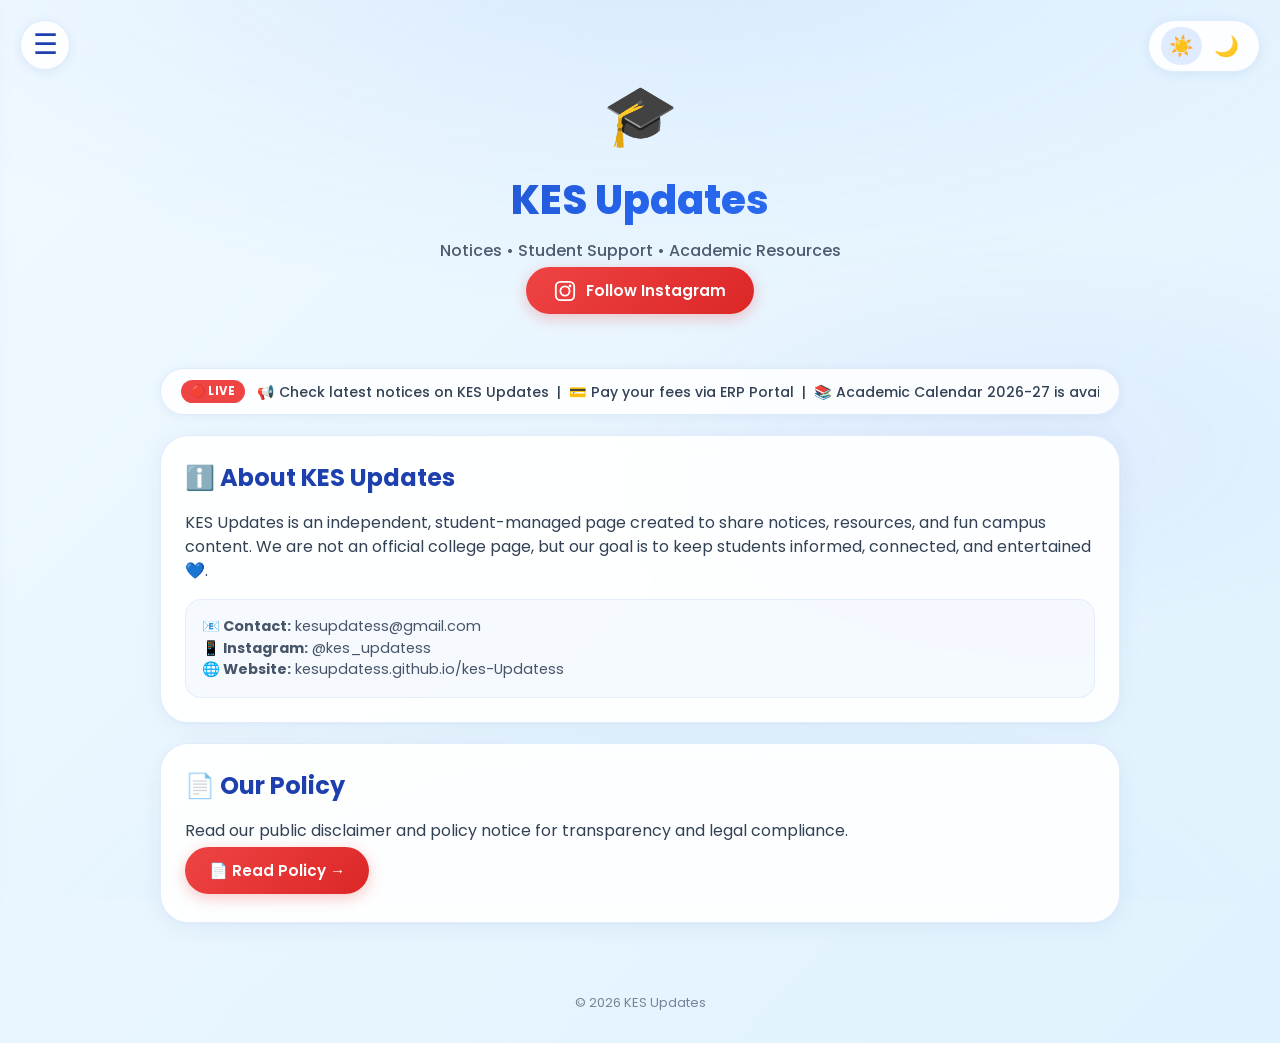
==== about.html @ 854884fa "Add files via upload" ====
<!DOCTYPE html>
<html lang="en">
<head>
<meta charset="UTF-8">
<meta name="viewport" content="width=device-width, initial-scale=1.0">
<title>About | KES Updates</title>
<meta name="description" content="Learn about KES Updates - an independent student-managed portal.">
<meta property="og:title" content="About | KES Updates">
<meta property="og:description" content="KES Updates is an independent, student-managed page created to share notices, resources, and fun campus content.">
<meta property="og:type" content="website">
<meta property="og:url" content="https://kesupdatess.github.io/kes-Updatess/">
<meta property="og:image" content="https://kesupdatess.github.io/kes-Updatess/preview.png">
<meta name="twitter:card" content="summary_large_image">
<meta name="twitter:title" content="About | KES Updates">
<meta name="twitter:description" content="KES Updates is an independent, student-managed page created to share notices, resources, and fun campus content.">
<link rel="icon" href="data:image/svg+xml,<svg xmlns='http://www.w3.org/2000/svg' viewBox='0 0 100 100'><text y='.9em' font-size='90'>🎓</text></svg>">
<link rel="preconnect" href="https://fonts.googleapis.com">
<link rel="preconnect" href="https://fonts.gstatic.com" crossorigin>
<link href="https://fonts.googleapis.com/css2?family=Poppins:wght@300;400;500;600;700;800&display=swap" rel="stylesheet">
<link rel="stylesheet" href="styles.css">
</head>
<body>
<div class="scroll-progress" id="scrollProgress"></div>
<div class="hamburger" id="hamburgerBtn" onclick="toggleMenu()" onkeydown="if(event.key==='Enter'||event.key===' '){event.preventDefault();toggleMenu();}" aria-label="Toggle Menu" aria-expanded="false" aria-controls="sidebar" role="button" tabindex="0">☰</div>
<div class="theme-toggle">
  <button id="btn-light" onclick="setTheme('light')" title="Light Mode">☀️</button>
  <button id="btn-dark" onclick="setTheme('dark')" title="Dark Mode">🌙</button>
</div>
<div id="overlay" onclick="toggleMenu()"></div>
<nav id="sidebar">
  <a href="index.html" class="btn-blue">🏠 Home</a>
  <a href="notices.html" class="btn-red">📢 Notices</a>
  <a href="academic.html" class="btn-green">📚 Academic Info</a>
  <a href="papers.html" class="btn-purple">📄 Question Papers</a>
  <a href="erp.html" class="btn-orange">💳 ERP Portal</a>
  <a href="library.html" class="btn-cyan">📚 Library</a>
  <a href="attendance.html" class="btn-blue">🧮 Attendance Calculator</a>
  <a href="college.html" class="btn-orange">🏛️ College Details</a>
  <a href="student.html" class="btn-green">🧑‍🎓 Student Corner</a>
  <a href="collab.html" class="btn-green">🤝 Collaboration</a>
  <a href="about.html" class="btn-purple">ℹ️ About</a>
  <a href="policy.html" class="btn-red">📄 Policy</a>
</nav>
<header>
  <div class="logo">🎓</div>
  <h1>KES Updates</h1>
  <p>Notices • Student Support • Academic Resources</p>
  <a class="btn btn-red instagram-btn" href="https://instagram.com/kes_updatess" target="_blank" rel="noopener noreferrer">
    <svg class="instagram-icon" viewBox="0 0 24 24" fill="none" xmlns="http://www.w3.org/2000/svg">
      <rect x="2" y="2" width="20" height="20" rx="5" stroke="currentColor" stroke-width="2"/>
      <circle cx="12" cy="12" r="5" stroke="currentColor" stroke-width="2"/>
      <circle cx="17.5" cy="6.5" r="1.5" fill="currentColor"/>
    </svg>
    <span>Follow Instagram</span>
  </a>
</header>

<div class="container">
  <div class="ticker-wrap">
  <span class="ticker-label">🔴 LIVE</span>
  <div class="ticker-inner">
    <span class="ticker-text">
      📢 Check latest notices on KES Updates &nbsp;|&nbsp;
      💳 Pay your fees via ERP Portal &nbsp;|&nbsp;
      📚 Academic Calendar 2026-27 is available &nbsp;|&nbsp;
      📄 Previous Year Question Papers now available &nbsp;|&nbsp;
      🤝 Want to collaborate? Email us at kesupdatess@gmail.com &nbsp;|&nbsp;
      🎓 Welcome to KES Updates — your one-stop student portal!
    </span>
  </div>
</div>

  <div class="card reveal">
    <h2>ℹ️ About KES Updates</h2>
    <p>KES Updates is an independent, student-managed page created to share notices, resources, and fun campus content. We are not an official college page, but our goal is to keep students informed, connected, and entertained 💙.</p>
    <div style="margin-top:16px;padding:16px;background:rgba(59,130,246,0.04);border-radius:16px;border:1px solid rgba(59,130,246,0.1);">
      <p style="font-size:0.9rem;color:#475569;"><strong>📧 Contact:</strong> kesupdatess@gmail.com<br><strong>📱 Instagram:</strong> @kes_updatess<br><strong>🌐 Website:</strong> kesupdatess.github.io/kes-Updatess</p>
    </div>
  </div>

  <div class="card reveal">
    <h2>📄 Our Policy</h2>
    <p>Read our public disclaimer and policy notice for transparency and legal compliance.</p>
    <a href="policy.html" class="btn btn-red" style="display:inline-block;">📄 Read Policy →</a>
  </div>
</div>
<footer>© 2026 KES Updates</footer>
<button class="back-to-top" id="backToTop" onclick="window.scrollTo({top:0,behavior:'smooth'})">↑</button>
<script src="script.js"></script>
</body>
</html>
---- styles.css ----
/* ===== SHARED STYLES ===== */
* {
  margin: 0;
  padding: 0;
  box-sizing: border-box;
  font-family: 'Poppins', sans-serif;
  scroll-behavior: smooth;
}

body {
  background: linear-gradient(135deg, #f0f9ff 0%, #e0f2fe 25%, #dbeafe 50%, #e0f2fe 75%, #f0f9ff 100%);
  background-size: 400% 400%;
  animation: gradientShift 15s ease infinite;
  color: #1e293b;
  min-height: 100vh;
  transition: background 0.3s, color 0.3s;
  position: relative;
}

@keyframes gradientShift {
  0% { background-position: 0% 50%; }
  50% { background-position: 100% 50%; }
  100% { background-position: 0% 50%; }
}

body::before {
  content: '';
  position: fixed;
  top: 0; left: 0; right: 0; bottom: 0;
  background:
    radial-gradient(ellipse 85% 55% at 50% -10%, rgba(59,130,246,0.12) 0%, rgba(59,130,246,0.04) 45%, transparent 80%),
    radial-gradient(ellipse 65% 45% at 50% 110%, rgba(14,165,233,0.1) 0%, rgba(14,165,233,0.03) 45%, transparent 80%),
    radial-gradient(ellipse 50% 35% at 80% 50%, rgba(99,102,241,0.06) 0%, transparent 70%);
  pointer-events: none;
  z-index: 0;
}

body.dark {
  background: linear-gradient(135deg, #0f172a 0%, #1e1b4b 30%, #1e293b 50%, #1e1b4b 70%, #0f172a 100%);
  background-size: 400% 400%;
  animation: gradientShift 15s ease infinite;
  color: #f8fafc;
}

body.dark::before {
  background:
    radial-gradient(ellipse 85% 55% at 50% -10%, rgba(99,102,241,0.2) 0%, rgba(99,102,241,0.06) 45%, transparent 80%),
    radial-gradient(ellipse 65% 45% at 50% 110%, rgba(56,189,248,0.12) 0%, rgba(56,189,248,0.04) 45%, transparent 80%),
    radial-gradient(ellipse 50% 35% at 20% 50%, rgba(139,92,246,0.08) 0%, transparent 70%);
}

body.dark .card {
  background: rgba(30,41,59,0.85);
  border: 1px solid rgba(99,102,241,0.15);
  color: #f8fafc;
  box-shadow: 0 4px 24px rgba(0,0,0,0.2), 0 1px 3px rgba(0,0,0,0.15);
}

body.dark .card h2 { color: #93c5fd; }
body.dark .card p { color: #cbd5e1; }
body.dark input { background: #1e293b; border: 1px solid #475569; color: white; }
body.dark header p { color: #94a3b8; }
body.dark h1 { background: linear-gradient(135deg, #fff, #93c5fd, #a5f3fc); -webkit-background-clip: text; background-clip: text; color: transparent; }
body.dark nav { background: rgba(30,41,59,0.95); border-right: 1px solid rgba(99,102,241,0.15); }
body.dark nav a { color: #f1f5f9; }
body.dark .hamburger { background: rgba(30,41,59,0.9); color: white; border-color: rgba(99,102,241,0.2); }
body.dark footer { color: #94a3b8; }
body.dark .email-box { background: rgba(30,41,59,0.6); border: 1px solid rgba(99,102,241,0.15); }
body.dark .email-box span { color: #93c5fd; }
body.dark .erp-features li { color: #cbd5e1; border-bottom: 1px solid rgba(255,255,255,0.07); }
body.dark .ticker-wrap { background: rgba(30,41,59,0.8); border-color: rgba(99,102,241,0.15); }
body.dark .ticker-label { background: #3b82f6; }
body.dark .ticker-text { color: #e2e8f0; }
body.dark .theme-toggle { background: rgba(30,41,59,0.9); border-color: rgba(99,102,241,0.2); }
body.dark .scroll-progress { background: rgba(30,41,59,0.5); }
body.dark .attendance-result { background: rgba(30,41,59,0.6); border: 1px solid rgba(99,102,241,0.15); color: #f8fafc; }
body.dark .suggestions-box { background: #1e293b; border-color: rgba(255,255,255,0.1); }
body.dark .suggestions-box span { background: rgba(59,130,246,0.15); color: #93c5fd; }
body.dark .suggestions-box span:hover { background: #3b82f6; color: white; }
body.dark .building-card { background: rgba(30,41,59,0.6); border-color: rgba(255,255,255,0.08); }
body.dark .building-info h3 { color: #93c5fd; }
body.dark .building-name { color: #cbd5e1; }
body.dark .contact-link { color: #60a5fa; }
body.dark .contact-text { color: #94a3b8; }
body.dark .tag { background: rgba(99,102,241,0.15); color: #93c5fd; border-color: rgba(99,102,241,0.2); }
body.dark .quick-stat { background: rgba(99,102,241,0.08); border-color: rgba(99,102,241,0.15); }
body.dark .quick-stat-value { color: #93c5fd; }
body.dark .quick-stat-label { color: #94a3b8; }
body.dark .attendance-input-group { background: rgba(30,41,59,0.5); border-color: rgba(99,102,241,0.12); }
body.dark .attendance-input-group label { color: #e2e8f0; }
body.dark .attendance-input-group input { background: rgba(15,23,42,0.7); border-color: rgba(99,102,241,0.2); color: #f1f5f9; }
body.dark .input-helper { color: #94a3b8; }
body.dark .attendance-progress-track { background: rgba(255,255,255,0.06); }
body.dark .progress-label { color: #94a3b8; }
body.dark .progress-percentage { color: #60a5fa; }
body.dark .progress-target-label { color: #94a3b8; background: rgba(30,41,59,0.9); border-color: rgba(99,102,241,0.2); }
body.dark .attendance-stat-box.safe { background: rgba(16,185,129,0.12); }
body.dark .attendance-stat-box.warning { background: rgba(239,68,68,0.12); }
body.dark .attendance-stat-box.safe .attendance-stat-number { color: #34d399; }
body.dark .attendance-stat-box.warning .attendance-stat-number { color: #f87171; }
body.dark .attendance-stat-label { color: #94a3b8; }
body.dark .attendance-result.safe { background: rgba(16,185,129,0.12); color: #34d399; }
body.dark .attendance-result.warning { background: rgba(239,68,68,0.1); color: #f87171; }
body.dark .no-results { color: #94a3b8; }
body.dark .attendance-card { background: linear-gradient(135deg, rgba(30,41,59,0.9), rgba(15,23,42,0.9)) !important; border: 1px solid rgba(99,102,241,0.15) !important; }
body.dark .attendance-header { border-bottom-color: rgba(99,102,241,0.15); }
body.dark .attendance-header h2 { background: linear-gradient(135deg, #fff, #93c5fd, #a5f3fc); -webkit-background-clip: text; background-clip: text; color: transparent; }
body.dark .attendance-subtitle { color: #94a3b8; }
body.dark .calculate-btn-premium { background: linear-gradient(135deg, #6366f1, #4f46e5, #4338ca); box-shadow: 0 4px 20px rgba(99,102,241,0.3), 0 0 0 1px rgba(255,255,255,0.05) inset; }
body.dark .calculate-btn-premium:hover { box-shadow: 0 8px 30px rgba(99,102,241,0.4), 0 0 0 1px rgba(255,255,255,0.1) inset; }
body.dark .main-building-card { background: linear-gradient(135deg, rgba(99,102,241,0.1), rgba(139,92,246,0.06)); border-color: rgba(99,102,241,0.25); }
body.dark .main-building-card::before { background: linear-gradient(90deg, #6366f1, #8b5cf6, #6366f1); }
body.dark .building-badge { background: linear-gradient(135deg, #6366f1, #4f46e5); }
body.dark .main-building-card .building-badge { background: linear-gradient(135deg, #8b5cf6, #7c3aed); }
body.dark .input-card { background: rgba(30,41,59,0.6); border-color: rgba(255,255,255,0.08); }
body.dark .input-card label { color: #93c5fd; }
body.dark .input-card input { background: #1e293b; border-color: rgba(255,255,255,0.12); color: #f1f5f9; }
body.dark .input-hint { color: #94a3b8; }
body.dark .attendance-stat-box { background: rgba(30,41,59,0.6); border-color: rgba(99,102,241,0.15); }
body.dark .attendance-stat-box.safe { background: rgba(16,185,129,0.12); }
body.dark .attendance-stat-box.warning { background: rgba(239,68,68,0.12); }

/* Header */
header {
  text-align: center;
  padding: 70px 20px 30px;
  position: relative;
  z-index: 1;
}

.logo {
  font-size: 60px;
  animation: float 3s ease-in-out infinite;
  display: inline-block;
}

@keyframes float {
  0%, 100% { transform: translateY(0px); }
  50% { transform: translateY(-10px); }
}

h1 {
  font-size: 2.5rem;
  margin-top: 10px;
  font-weight: 800;
  background: linear-gradient(135deg, #1e3a8a, #2563eb, #3b82f6);
  -webkit-background-clip: text;
  background-clip: text;
  color: transparent;
}

header p {
  opacity: 0.85;
  margin-top: 8px;
  color: #334155;
  font-weight: 500;
}

/* Buttons */
.btn-red    { background: linear-gradient(135deg, #ef4444, #dc2626) !important; color: #fff !important; box-shadow: 0 4px 15px rgba(239,68,68,0.3); }
.btn-blue   { background: linear-gradient(135deg, #3b82f6, #2563eb) !important; color: #fff !important; box-shadow: 0 4px 15px rgba(37,99,235,0.3); }
.btn-green  { background: linear-gradient(135deg, #10b981, #059669) !important; color: #fff !important; box-shadow: 0 4px 15px rgba(16,185,129,0.3); }
.btn-purple { background: linear-gradient(135deg, #8b5cf6, #7c3aed) !important; color: #fff !important; box-shadow: 0 4px 15px rgba(124,58,237,0.3); }
.btn-orange { background: linear-gradient(135deg, #f97316, #ea580c) !important; color: #fff !important; box-shadow: 0 4px 15px rgba(249,115,22,0.3); }
.btn-cyan   { background: linear-gradient(135deg, #06b6d4, #0891b2) !important; color: #fff !important; box-shadow: 0 4px 15px rgba(6,182,212,0.3); }

.btn, .link, nav button {
  font-weight: 600;
  padding: 12px 24px;
  border-radius: 50px;
  text-align: center;
  text-decoration: none;
  display: inline-block;
  cursor: pointer;
  border: none;
  margin: 4px 0;
  transition: all 0.3s ease;
  font-size: 0.95rem;
}

.btn:hover, .link:hover, nav button:hover {
  transform: translateY(-3px);
  filter: brightness(1.05);
  box-shadow: 0 8px 25px rgba(0,0,0,0.2);
}

/* Container */
.container {
  max-width: 1000px;
  margin: auto;
  padding: 20px;
  position: relative;
  z-index: 1;
}

/* Cards */
.card {
  background: rgba(255,255,255,0.92);
  border: 1px solid rgba(59,130,246,0.15);
  border-radius: 28px;
  padding: 24px;
  margin-bottom: 20px;
  transition: all 0.3s ease;
  box-shadow: 0 4px 24px rgba(30,58,138,0.06), 0 1px 3px rgba(30,58,138,0.04);
  backdrop-filter: blur(10px);
}

.card:hover {
  transform: translateY(-4px);
  box-shadow: 0 12px 40px rgba(30,58,138,0.1), 0 4px 12px rgba(30,58,138,0.06);
  border-color: rgba(59,130,246,0.25);
}

.card h2 {
  margin-bottom: 16px;
  font-size: 1.5rem;
  color: #1e40af;
  font-weight: 700;
}

.card p { color: #334155; line-height: 1.5; }

.link {
  display: block;
  padding: 12px;
  margin-top: 12px;
  border-radius: 50px;
  font-weight: 600;
  text-decoration: none;
  text-align: center;
  color: white !important;
}

/* Search */
.search-wrapper { margin-bottom: 28px; position: relative; }
.suggestions-box {
  display: none;
  margin-top: 8px;
  background: rgba(255,255,255,0.95);
  border: 1px solid rgba(59,130,246,0.15);
  border-radius: 20px;
  box-shadow: 0 8px 30px rgba(30,58,138,0.08);
  padding: 10px;
  flex-wrap: wrap;
  gap: 8px;
  backdrop-filter: blur(10px);
}
.suggestions-box.active { display: flex; }
.suggestions-box span {
  background: rgba(59,130,246,0.08);
  color: #1e40af;
  padding: 8px 16px;
  border-radius: 50px;
  font-size: 0.85rem;
  font-weight: 600;
  cursor: pointer;
  transition: all 0.2s;
}
.suggestions-box span:hover { background: #2563eb; color: white; }

/* Ticker */
.ticker-wrap {
  background: rgba(255,255,255,0.85);
  border: 1px solid rgba(59,130,246,0.15);
  border-radius: 60px;
  padding: 10px 20px;
  margin-bottom: 20px;
  display: flex;
  align-items: center;
  gap: 12px;
  overflow: hidden;
  box-shadow: 0 2px 12px rgba(30,58,138,0.06);
  position: relative;
  z-index: 1;
  backdrop-filter: blur(8px);
}
.ticker-label {
  background: #ef4444;
  color: white;
  font-size: 0.72rem;
  font-weight: 700;
  padding: 3px 10px;
  border-radius: 50px;
  white-space: nowrap;
  letter-spacing: 0.5px;
  flex-shrink: 0;
}
.ticker-inner { overflow: hidden; flex: 1; }
.ticker-text {
  display: inline-block;
  white-space: nowrap;
  animation: ticker 30s linear infinite;
  animation-delay: -8s;
  font-size: 0.88rem;
  color: #334155;
  font-weight: 500;
}
@keyframes ticker {
  0%   { transform: translateX(100%); }
  100% { transform: translateX(-100%); }
}

/* Sidebar */
nav {
  position: fixed;
  top: 0;
  left: -300px;
  width: 280px;
  height: 100%;
  background: rgba(255,255,255,0.95);
  padding: 80px 16px 24px;
  display: flex;
  flex-direction: column;
  gap: 10px;
  transition: 0.3s cubic-bezier(0.4,0,0.2,1);
  z-index: 1002;
  overflow-y: auto;
  border-right: 1px solid rgba(59,130,246,0.1);
  box-shadow: 4px 0 30px rgba(30,58,138,0.08);
  backdrop-filter: blur(12px);
}
nav.active { left: 0; }
nav a {
  color: #1e293b;
  text-decoration: none;
  padding: 12px 16px;
  border-radius: 50px;
  transition: 0.2s;
  font-weight: 500;
}
nav a:hover {
  transform: translateX(5px);
  background: rgba(37,99,235,0.1);
}
nav a.nav-active {
  box-shadow: 0 0 0 2px rgba(59,130,246,0.5) inset;
  transform: translateX(3px);
}

/* Overlay */
#overlay {
  position: fixed;
  inset: 0;
  background: rgba(0,0,0,0.4);
  backdrop-filter: blur(4px);
  display: none;
  z-index: 1001;
}
#overlay.active { display: block; }

/* Hamburger */
.hamburger {
  position: fixed;
  top: 20px;
  left: 20px;
  font-size: 28px;
  cursor: pointer;
  z-index: 1003;
  background: rgba(255,255,255,0.9);
  box-shadow: 0 2px 12px rgba(30,58,138,0.08);
  width: 50px;
  height: 50px;
  display: flex;
  align-items: center;
  justify-content: center;
  border-radius: 50%;
  transition: 0.2s;
  color: #1e40af;
  backdrop-filter: blur(8px);
  border: 1px solid rgba(59,130,246,0.15);
}

/* Theme Toggle */
.theme-toggle {
  position: fixed;
  top: 20px;
  right: 20px;
  z-index: 999;
  display: flex;
  align-items: center;
  gap: 4px;
  background: rgba(255,255,255,0.9);
  border-radius: 50px;
  padding: 6px 12px;
  box-shadow: 0 2px 12px rgba(30,58,138,0.08);
  border: 1px solid rgba(59,130,246,0.15);
  backdrop-filter: blur(8px);
}
.theme-toggle button {
  background: none;
  border: none;
  cursor: pointer;
  font-size: 20px;
  padding: 4px 8px;
  border-radius: 50px;
  transition: all 0.2s;
}
.theme-toggle button:hover { background: rgba(59,130,246,0.1); transform: scale(1.15); }
.theme-toggle button.active-theme { background: rgba(59,130,246,0.15); }

/* Scroll Progress */
.scroll-progress {
  position: fixed;
  top: 0;
  left: 0;
  height: 3px;
  background: linear-gradient(90deg, #3b82f6, #6366f1, #8b5cf6);
  z-index: 9999;
  width: 0%;
  transition: width 0.1s;
  border-radius: 0 2px 2px 0;
  box-shadow: 0 0 10px rgba(59,130,246,0.3);
}

/* Back to Top */
.back-to-top {
  position: fixed;
  bottom: 30px;
  right: 20px;
  width: 46px;
  height: 46px;
  background: linear-gradient(135deg, #3b82f6, #2563eb);
  color: white;
  border: none;
  border-radius: 50%;
  font-size: 20px;
  cursor: pointer;
  box-shadow: 0 4px 15px rgba(37,99,235,0.35);
  display: flex;
  align-items: center;
  justify-content: center;
  opacity: 0;
  pointer-events: none;
  transition: all 0.3s ease;
  z-index: 998;
}
.back-to-top.visible { opacity: 1; pointer-events: all; }
.back-to-top:hover { transform: translateY(-3px); box-shadow: 0 8px 20px rgba(37,99,235,0.4); }

/* Footer */
footer {
  text-align: center;
  padding: 30px;
  font-size: 13px;
  opacity: 0.7;
  position: relative;
  z-index: 1;
  color: #475569;
}

/* Input */
input {
  width: 100%;
  padding: 16px 24px;
  border: 1px solid #cbd5e1;
  border-radius: 60px;
  font-size: 16px;
  background: rgba(255,255,255,0.9);
  color: #1e293b;
  transition: 0.2s;
  box-shadow: 0 2px 12px rgba(30,58,138,0.06), inset 0 1px 2px rgba(255,255,255,0.8);
}
input:focus {
  outline: none;
  border-color: #3b82f6;
  box-shadow: 0 0 0 4px rgba(59,130,246,0.15), 0 4px 16px rgba(59,130,246,0.08);
}
input::placeholder { color: #94a3b8; }

/* Toast */
.toast {
  position: fixed;
  bottom: 30px;
  left: 50%;
  transform: translateX(-50%);
  background: #1e293b;
  color: white;
  padding: 12px 28px;
  border-radius: 60px;
  font-weight: 500;
  z-index: 2000;
  animation: fadeInUp 0.3s ease;
  box-shadow: 0 4px 15px rgba(0,0,0,0.2);
  white-space: nowrap;
}
@keyframes fadeInUp {
  from { opacity: 0; transform: translateX(-50%) translateY(20px); }
  to   { opacity: 1; transform: translateX(-50%) translateY(0); }
}

/* Email Box */
.email-box {
  display: flex;
  align-items: center;
  justify-content: space-between;
  background: rgba(240,249,255,0.8);
  border: 1px solid rgba(59,130,246,0.15);
  border-radius: 16px;
  padding: 14px 18px;
  margin-top: 14px;
  flex-wrap: wrap;
  gap: 10px;
  backdrop-filter: blur(8px);
}
.email-box span { font-weight: 600; color: #1e40af; font-size: 0.95rem; word-break: break-all; }
.email-actions { display: flex; gap: 8px; flex-wrap: wrap; }
.email-actions a, .email-actions button {
  padding: 7px 16px;
  border-radius: 50px;
  font-size: 0.82rem;
  font-weight: 600;
  cursor: pointer;
  border: none;
  text-decoration: none;
  transition: all 0.2s;
  color: white;
}
.email-actions a:hover, .email-actions button:hover { transform: translateY(-2px); filter: brightness(1.05); }

/* ERP Features */
.erp-features {
  list-style: none;
  margin-top: 14px;
  margin-bottom: 10px;
  border-radius: 16px;
  overflow: hidden;
  border: 1px solid rgba(59,130,246,0.12);
}
.erp-features li {
  padding: 11px 18px;
  font-size: 0.93rem;
  color: #334155;
  border-bottom: 1px solid rgba(59,130,246,0.08);
  display: flex;
  align-items: center;
  gap: 10px;
  font-weight: 500;
}
.erp-features li:last-child { border-bottom: none; }
.erp-features li:nth-child(odd) { background: rgba(59,130,246,0.03); }
.erp-features li a:hover { color: #2563eb; }
body.dark .erp-features li a:hover { color: #60a5fa; }

/* Report Button */
.report-btn {
  display: block;
  padding: 14px 20px;
  margin-top: 12px;
  border-radius: 18px;
  font-weight: 700;
  text-decoration: none;
  text-align: center;
  color: white !important;
  font-size: 0.88rem;
  line-height: 1.4;
  letter-spacing: 0.3px;
}

/* WhatsApp */
.whatsapp-btn {
  display: inline-flex;
  align-items: center;
  gap: 8px;
  background: linear-gradient(135deg, #25D366, #128C7E) !important;
  color: white !important;
  padding: 10px 20px;
  border-radius: 50px;
  font-weight: 600;
  font-size: 0.88rem;
  text-decoration: none;
  margin-top: 10px;
  box-shadow: 0 4px 12px rgba(37,211,102,0.3);
  transition: all 0.3s;
  border: none;
  cursor: pointer;
}
.whatsapp-btn:hover { transform: translateY(-2px); box-shadow: 0 6px 18px rgba(37,211,102,0.4); }

/* Instagram */
.instagram-btn {
  display: inline-flex !important;
  align-items: center;
  gap: 10px;
  padding: 12px 28px !important;
}
.instagram-icon {
  width: 22px;
  height: 22px;
  color: white;
  flex-shrink: 0;
}

/* Building Cards */
.building-card {
  background: rgba(59,130,246,0.04);
  border: 1px solid rgba(59,130,246,0.15);
  border-radius: 20px;
  padding: 20px;
  margin-bottom: 16px;
  display: flex;
  gap: 16px;
  align-items: flex-start;
  transition: all 0.3s ease;
}
.building-card:hover {
  transform: translateY(-2px);
  box-shadow: 0 8px 25px rgba(59,130,246,0.12);
  border-color: rgba(59,130,246,0.25);
}
.building-icon-wrapper {
  display: flex;
  flex-direction: column;
  align-items: center;
  gap: 8px;
  flex-shrink: 0;
}
.building-icon {
  font-size: 2.4rem;
  margin-top: 4px;
  filter: drop-shadow(0 2px 4px rgba(0,0,0,0.1));
}
.building-badge {
  background: linear-gradient(135deg, #3b82f6, #2563eb);
  color: white;
  font-size: 0.65rem;
  font-weight: 700;
  padding: 4px 10px;
  border-radius: 50px;
  letter-spacing: 0.5px;
  text-transform: uppercase;
  white-space: nowrap;
  box-shadow: 0 2px 8px rgba(37,99,235,0.3);
}
.main-building-card {
  background: linear-gradient(135deg, rgba(59,130,246,0.06), rgba(139,92,246,0.04));
  border: 2px solid rgba(59,130,246,0.2);
  position: relative;
  overflow: hidden;
}
.main-building-card::before {
  content: '';
  position: absolute;
  top: 0; left: 0; right: 0;
  height: 4px;
  background: linear-gradient(90deg, #3b82f6, #8b5cf6, #3b82f6);
  background-size: 200% 100%;
  animation: shimmer 3s ease infinite;
}
@keyframes shimmer {
  0% { background-position: 200% 0; }
  100% { background-position: -200% 0; }
}
.main-building-card .building-badge {
  background: linear-gradient(135deg, #8b5cf6, #7c3aed);
  box-shadow: 0 2px 8px rgba(124,58,237,0.3);
}
.building-info { flex: 1; }
.building-info h3 {
  font-size: 1.15rem;
  font-weight: 700;
  color: #1e40af;
  margin-bottom: 8px;
}
.building-name {
  font-weight: 600;
  color: #334155;
  margin-bottom: 12px;
  line-height: 1.4;
}
.building-tags {
  display: flex;
  flex-wrap: wrap;
  gap: 6px;
  margin-bottom: 12px;
}
.tag {
  background: rgba(59,130,246,0.1);
  color: #2563eb;
  font-size: 0.72rem;
  font-weight: 700;
  padding: 4px 10px;
  border-radius: 50px;
  letter-spacing: 0.3px;
  border: 1px solid rgba(59,130,246,0.15);
}
.contact-row {
  display: flex;
  align-items: center;
  gap: 10px;
  margin-bottom: 8px;
  flex-wrap: wrap;
}
.contact-icon { font-size: 1.1rem; flex-shrink: 0; }
.contact-link {
  color: #2563eb;
  text-decoration: none;
  font-weight: 500;
  transition: color 0.2s;
}
.contact-link:hover { color: #1d4ed8; text-decoration: underline; }
.contact-text { color: #475569; font-weight: 500; line-height: 1.4; }
.building-actions {
  display: flex;
  flex-wrap: wrap;
  gap: 10px;
  margin-top: 14px;
}
.building-btn {
  display: inline-flex;
  align-items: center;
  gap: 8px;
  padding: 10px 18px;
  border-radius: 50px;
  font-weight: 600;
  font-size: 0.88rem;
  text-decoration: none;
  transition: all 0.3s ease;
  border: none;
  cursor: pointer;
  color: white !important;
}
.building-btn:hover {
  transform: translateY(-2px);
  filter: brightness(1.05);
  box-shadow: 0 6px 18px rgba(0,0,0,0.15);
}

/* Attendance Calculator */
.attendance-card {
  background: linear-gradient(135deg, rgba(255,255,255,0.95), rgba(248,250,252,0.95)) !important;
  border: 1px solid rgba(59,130,246,0.12) !important;
  overflow: hidden;
}
.attendance-header {
  text-align: center;
  margin-bottom: 16px;
  padding-bottom: 12px;
  border-bottom: 1px solid rgba(59,130,246,0.1);
}
.attendance-icon {
  font-size: 2.2rem;
  margin-bottom: 6px;
  display: inline-block;
  animation: float 3s ease-in-out infinite;
  filter: drop-shadow(0 4px 12px rgba(59,130,246,0.2));
}
.attendance-header h2 {
  font-size: 1.5rem;
  margin-bottom: 4px;
  background: linear-gradient(135deg, #1e3a8a, #2563eb, #3b82f6);
  -webkit-background-clip: text;
  background-clip: text;
  color: transparent;
}
.attendance-subtitle {
  color: #64748b;
  font-size: 0.85rem;
  font-weight: 500;
  max-width: 500px;
  margin: 0 auto;
  line-height: 1.4;
}
.attendance-quick-stats {
  display: grid;
  grid-template-columns: repeat(3, 1fr);
  gap: 10px;
  margin-bottom: 14px;
}
.quick-stat {
  background: rgba(59,130,246,0.04);
  border: 1px solid rgba(59,130,246,0.1);
  border-radius: 14px;
  padding: 10px 8px;
  text-align: center;
  transition: all 0.3s ease;
}
.quick-stat:hover {
  transform: translateY(-2px);
  box-shadow: 0 4px 16px rgba(59,130,246,0.1);
  border-color: rgba(59,130,246,0.2);
}
.quick-stat-icon { font-size: 1.1rem; margin-bottom: 2px; }
.quick-stat-value {
  font-size: 1.1rem;
  font-weight: 800;
  color: #1e40af;
  line-height: 1.1;
}
.quick-stat-label {
  font-size: 0.68rem;
  font-weight: 600;
  color: #64748b;
  margin-top: 2px;
  text-transform: uppercase;
  letter-spacing: 0.5px;
}
.attendance-input-grid {
  display: grid;
  grid-template-columns: 1fr 1fr;
  gap: 10px;
  margin-bottom: 14px;
}
.attendance-input-group {
  background: rgba(255,255,255,0.7);
  border: 1px solid rgba(59,130,246,0.12);
  border-radius: 16px;
  padding: 12px;
  transition: all 0.3s ease;
}
.attendance-input-group:hover {
  border-color: rgba(59,130,246,0.25);
  box-shadow: 0 4px 20px rgba(59,130,246,0.08);
}
.input-header {
  display: flex;
  align-items: center;
  gap: 8px;
  margin-bottom: 8px;
}
.input-icon-bg {
  width: 26px;
  height: 26px;
  border-radius: 8px;
  display: flex;
  align-items: center;
  justify-content: center;
  flex-shrink: 0;
  color: white;
}
.input-icon-bg.blue { background: linear-gradient(135deg, #3b82f6, #2563eb); }
.input-icon-bg.green { background: linear-gradient(135deg, #10b981, #059669); }
.input-icon-bg.purple { background: linear-gradient(135deg, #8b5cf6, #7c3aed); }
.input-icon-bg.orange { background: linear-gradient(135deg, #f59e0b, #d97706); }
.input-icon-bg svg { width: 14px; height: 14px; }
.attendance-input-group label {
  font-size: 0.8rem;
  font-weight: 700;
  color: #1e293b;
}
.attendance-input-group input {
  width: 100%;
  padding: 9px 12px;
  border: 2px solid rgba(59,130,246,0.15);
  border-radius: 12px;
  font-size: 0.95rem;
  font-weight: 600;
  background: rgba(255,255,255,0.9);
  color: #0f172a;
  transition: all 0.2s ease;
  margin-bottom: 4px;
}
.attendance-input-group input:focus {
  outline: none;
  border-color: #3b82f6;
  box-shadow: 0 0 0 4px rgba(59,130,246,0.12), 0 4px 12px rgba(59,130,246,0.08);
}
.input-helper {
  display: block;
  font-size: 0.7rem;
  font-weight: 500;
  color: #64748b;
  line-height: 1.2;
}
.calculate-btn-premium {
  width: 100%;
  padding: 12px 24px;
  border-radius: 14px;
  font-weight: 700;
  font-size: 0.98rem;
  border: none;
  cursor: pointer;
  background: linear-gradient(135deg, #3b82f6, #2563eb, #1d4ed8);
  color: white;
  box-shadow: 0 4px 20px rgba(37,99,235,0.3), 0 0 0 1px rgba(255,255,255,0.1) inset;
  transition: all 0.3s ease;
  display: flex;
  align-items: center;
  justify-content: center;
  gap: 10px;
  margin-bottom: 14px;
  position: relative;
  overflow: hidden;
}
.calculate-btn-premium:hover {
  transform: translateY(-3px);
  box-shadow: 0 8px 30px rgba(37,99,235,0.4), 0 0 0 1px rgba(255,255,255,0.15) inset;
  filter: brightness(1.05);
}
.calculate-btn-premium:active { transform: translateY(-1px); }
.btn-glow {
  position: absolute;
  top: -50%;
  left: -50%;
  width: 200%;
  height: 200%;
  background: radial-gradient(circle, rgba(255,255,255,0.15) 0%, transparent 70%);
  opacity: 0;
  transition: opacity 0.3s;
  pointer-events: none;
}
.calculate-btn-premium:hover .btn-glow { opacity: 1; }
.btn-icon { font-size: 1.3rem; }
.btn-text { letter-spacing: 0.3px; }
.btn-arrow { transition: transform 0.3s ease; margin-left: 4px; }
.calculate-btn-premium:hover .btn-arrow { transform: translateX(4px); }

.attendance-progress-wrap {
  margin-bottom: 14px;
  display: none;
}
.attendance-progress-wrap.active {
  display: block;
  animation: fadeInUp 0.4s ease;
}
.progress-header {
  display: flex;
  justify-content: space-between;
  align-items: center;
  margin-bottom: 10px;
}
.progress-label { font-size: 0.85rem; font-weight: 600; color: #475569; }
.progress-percentage { font-size: 1.1rem; font-weight: 800; color: #2563eb; }
.attendance-progress-track {
  width: 100%;
  height: 16px;
  border-radius: 50px;
  background: rgba(59,130,246,0.08);
  overflow: hidden;
  position: relative;
  box-shadow: inset 0 1px 3px rgba(0,0,0,0.08);
}
.attendance-progress-fill {
  height: 100%;
  border-radius: 50px;
  transition: width 0.6s cubic-bezier(0.4, 0, 0.2, 1), background 0.6s ease;
  width: 0%;
  position: relative;
  box-shadow: 0 0 12px rgba(0,0,0,0.1);
}
.attendance-progress-fill::after {
  content: '';
  position: absolute;
  top: 0; left: 0; right: 0; bottom: 0;
  background: linear-gradient(90deg, transparent, rgba(255,255,255,0.2), transparent);
  animation: shimmer 2s infinite;
}
.attendance-progress-fill.safe { background: linear-gradient(135deg, #10b981, #059669, #047857); }
.attendance-progress-fill.warning { background: linear-gradient(135deg, #ef4444, #dc2626, #b91c1c); }
.attendance-progress-marker {
  position: absolute;
  top: -4px;
  bottom: -4px;
  width: 3px;
  background: #1e293b;
  border-radius: 2px;
  box-shadow: 0 0 6px rgba(0,0,0,0.2);
  transition: left 0.6s cubic-bezier(0.4, 0, 0.2, 1);
}
.progress-target-label {
  position: absolute;
  top: -24px;
  transform: translateX(-50%);
  font-size: 0.7rem;
  font-weight: 700;
  color: #64748b;
  background: rgba(255,255,255,0.9);
  padding: 2px 8px;
  border-radius: 6px;
  white-space: nowrap;
  border: 1px solid rgba(59,130,246,0.15);
}
.attendance-stat-box {
  display: none;
  margin-bottom: 10px;
  text-align: center;
}
.attendance-stat-box.active { display: block; animation: fadeInUp 0.4s ease; }
.stat-visual {
  display: inline-flex;
  align-items: baseline;
  gap: 6px;
  padding: 6px 16px;
  border-radius: 50px;
  background: rgba(59,130,246,0.08);
}
.attendance-stat-box.safe .stat-visual { background: rgba(16,185,129,0.1); }
.attendance-stat-box.warning .stat-visual { background: rgba(239,68,68,0.08); }
.attendance-stat-number {
  font-size: 1.4rem;
  font-weight: 800;
  line-height: 1;
  color: #1e40af;
}
.attendance-stat-box.safe .attendance-stat-number { color: #059669; }
.attendance-stat-box.warning .attendance-stat-number { color: #dc2626; }
.attendance-stat-label {
  font-size: 0.78rem;
  font-weight: 600;
  color: #64748b;
  text-transform: uppercase;
  letter-spacing: 0.5px;
}
.attendance-result {
  margin-top: 0;
  background: rgba(240,249,255,0.85);
  border: 1px solid rgba(59,130,246,0.15);
  border-radius: 14px;
  padding: 12px 16px;
  font-size: 0.9rem;
  font-weight: 600;
  color: #1e40af;
  display: none;
  line-height: 1.4;
  backdrop-filter: blur(8px);
}
.attendance-result.active { display: block; animation: fadeInUp 0.4s ease; }
.attendance-result.safe {
  background: rgba(16,185,129,0.08);
  border: 1px solid rgba(16,185,129,0.2);
  color: #059669;
}
.attendance-result.warning {
  background: rgba(239,68,68,0.06);
  border: 1px solid rgba(239,68,68,0.2);
  color: #dc2626;
}

/* Card reveal animation */
.card.reveal {
  opacity: 0;
  transform: translateY(24px);
  transition: opacity 0.6s ease, transform 0.6s ease;
}
.card.reveal.in-view { opacity: 1; transform: translateY(0); }

/* No results */
.no-results {
  display: none;
  text-align: center;
  padding: 30px 20px;
  color: #64748b;
  font-weight: 500;
}
.no-results.active { display: block; }

/* Focus states */
a:focus-visible, button:focus-visible, input:focus-visible, .hamburger:focus-visible {
  outline: 3px solid #3b82f6;
  outline-offset: 2px;
}

/* Mobile */
@media (max-width: 768px) {
  header { padding: 55px 15px 25px; }
  .logo { font-size: 50px; }
  h1 { font-size: 1.8rem; }
  .container { padding: 15px; }
  .card { padding: 18px; }
  .card h2 { font-size: 1.3rem; }
  .btn, .link { padding: 10px 18px; font-size: 0.85rem; }
  .theme-toggle { top: 16px; right: 16px; padding: 5px 10px; }
  .theme-toggle button { font-size: 17px; padding: 3px 6px; }
  .building-card { flex-direction: column; align-items: flex-start; gap: 14px; padding: 18px; }
  .building-icon-wrapper { flex-direction: row; align-items: center; width: 100%; justify-content: space-between; }
  .building-icon { font-size: 2.4rem; }
  .building-actions { width: 100%; flex-direction: column; gap: 8px; }
  .building-btn { width: 100%; justify-content: center; }
  .attendance-input-grid { grid-template-columns: 1fr 1fr; gap: 8px; }
  .attendance-input-group { padding: 10px; }
  .input-header { gap: 6px; margin-bottom: 6px; }
  .input-icon-bg { width: 24px; height: 24px; }
  .input-icon-bg svg { width: 13px; height: 13px; }
  .attendance-input-group label { font-size: 0.72rem; }
  .input-helper { display: none; }
  .calculate-btn-premium { font-size: 0.9rem; padding: 12px 18px; }
  .attendance-stat-number { font-size: 1.2rem; }
  .attendance-result { font-size: 0.85rem; padding: 10px 14px; }
  .attendance-header h2 { font-size: 1.3rem; }
  .attendance-subtitle { font-size: 0.8rem; }
  .attendance-quick-stats { gap: 6px; }
  .quick-stat { padding: 8px 6px; }
  .quick-stat-icon { font-size: 1rem; }
  .quick-stat-value { font-size: 1rem; }
  .quick-stat-label { font-size: 0.6rem; }
  .instagram-btn { padding: 10px 22px !important; font-size: 0.9rem; }
  .instagram-icon { width: 20px; height: 20px; }
}

@media (prefers-reduced-motion: reduce) {
  .card.reveal { opacity: 1; transform: none; transition: none; }
}

/* Page navigation active state */
nav a[href*=".html"].nav-active {
  background: rgba(37,99,235,0.15);
  font-weight: 700;
}
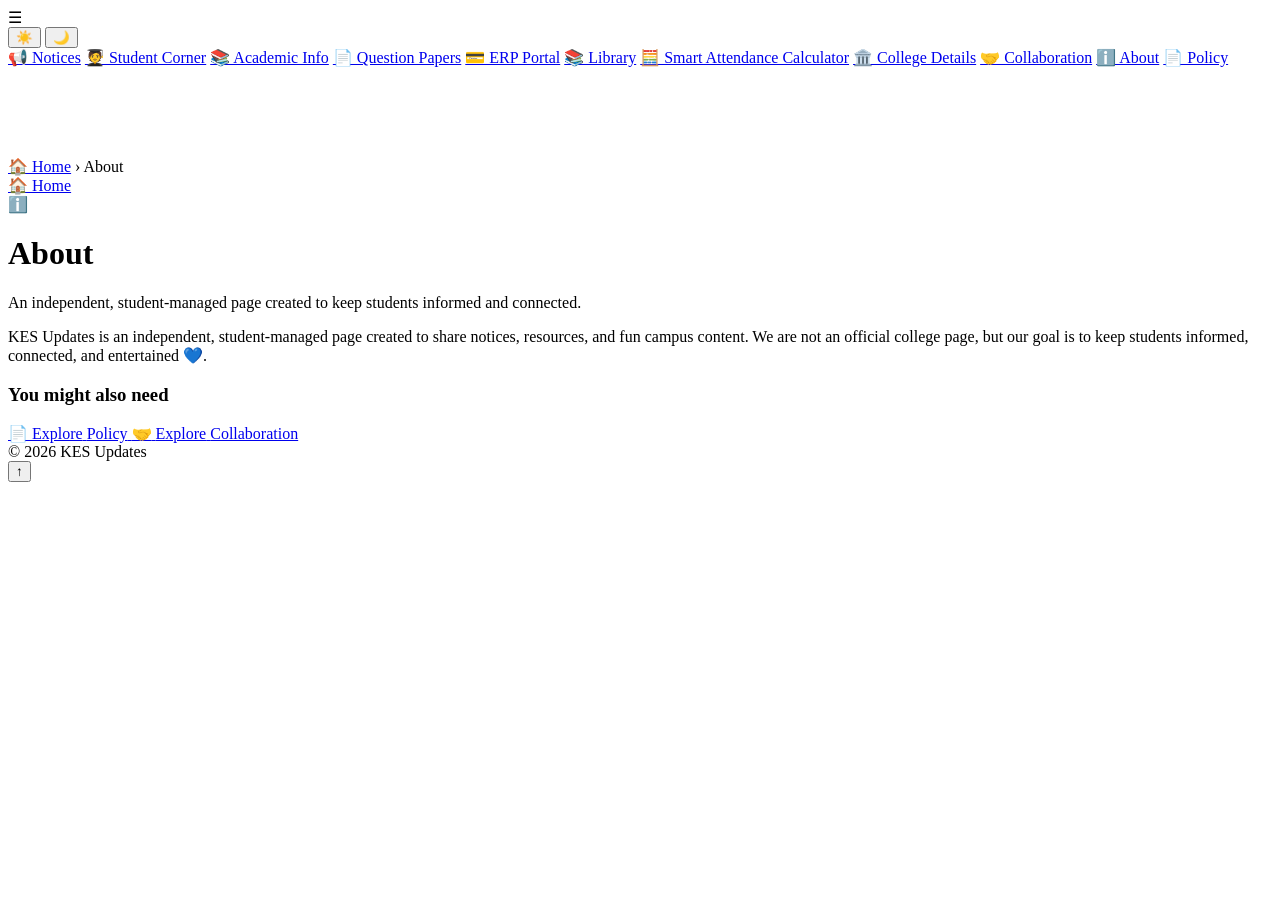
==== commit ab27ffa7: "Add files via upload" ====
--- a/about.html
+++ b/about.html
@@ -2,90 +2,108 @@
 <html lang="en">
 <head>
 <meta charset="UTF-8">
+
+<!-- Google Analytics -->
+<script async src="https://www.googletagmanager.com/gtag/js?id=G-H7KVLBY669"></script>
+<script>
+  window.dataLayer = window.dataLayer || [];
+  function gtag(){dataLayer.push(arguments);}
+  gtag('js', new Date());
+  gtag('config', 'G-H7KVLBY669');
+</script>
+
 <meta name="viewport" content="width=device-width, initial-scale=1.0">
 <title>About | KES Updates</title>
-<meta name="description" content="Learn about KES Updates - an independent student-managed portal.">
+<meta name="description" content="About KES Updates — an independent, student-managed portal.">
+
+<!-- OG Meta Tags -->
 <meta property="og:title" content="About | KES Updates">
-<meta property="og:description" content="KES Updates is an independent, student-managed page created to share notices, resources, and fun campus content.">
+<meta property="og:description" content="About KES Updates — an independent, student-managed portal.">
 <meta property="og:type" content="website">
-<meta property="og:url" content="https://kesupdatess.github.io/kes-Updatess/">
+<meta property="og:url" content="https://kesupdatess.github.io/kes-Updatess/about.html">
 <meta property="og:image" content="https://kesupdatess.github.io/kes-Updatess/preview.png">
 <meta name="twitter:card" content="summary_large_image">
 <meta name="twitter:title" content="About | KES Updates">
-<meta name="twitter:description" content="KES Updates is an independent, student-managed page created to share notices, resources, and fun campus content.">
+<meta name="twitter:description" content="About KES Updates — an independent, student-managed portal.">
+
+<!-- Favicon -->
 <link rel="icon" href="data:image/svg+xml,<svg xmlns='http://www.w3.org/2000/svg' viewBox='0 0 100 100'><text y='.9em' font-size='90'>🎓</text></svg>">
+
 <link rel="preconnect" href="https://fonts.googleapis.com">
 <link rel="preconnect" href="https://fonts.gstatic.com" crossorigin>
 <link href="https://fonts.googleapis.com/css2?family=Poppins:wght@300;400;500;600;700;800&display=swap" rel="stylesheet">
-<link rel="stylesheet" href="styles.css">
+<link rel="stylesheet" href="css/style.css">
 </head>
+
 <body>
+
 <div class="scroll-progress" id="scrollProgress"></div>
+
 <div class="hamburger" id="hamburgerBtn" onclick="toggleMenu()" onkeydown="if(event.key==='Enter'||event.key===' '){event.preventDefault();toggleMenu();}" aria-label="Toggle Menu" aria-expanded="false" aria-controls="sidebar" role="button" tabindex="0">☰</div>
+
 <div class="theme-toggle">
   <button id="btn-light" onclick="setTheme('light')" title="Light Mode">☀️</button>
   <button id="btn-dark" onclick="setTheme('dark')" title="Dark Mode">🌙</button>
 </div>
+
 <div id="overlay" onclick="toggleMenu()"></div>
+
 <nav id="sidebar">
-  <a href="index.html" class="btn-blue">🏠 Home</a>
-  <a href="notices.html" class="btn-red">📢 Notices</a>
-  <a href="academic.html" class="btn-green">📚 Academic Info</a>
-  <a href="papers.html" class="btn-purple">📄 Question Papers</a>
-  <a href="erp.html" class="btn-orange">💳 ERP Portal</a>
-  <a href="library.html" class="btn-cyan">📚 Library</a>
-  <a href="attendance.html" class="btn-blue">🧮 Attendance Calculator</a>
-  <a href="college.html" class="btn-orange">🏛️ College Details</a>
-  <a href="student.html" class="btn-green">🧑‍🎓 Student Corner</a>
-  <a href="collab.html" class="btn-green">🤝 Collaboration</a>
-  <a href="about.html" class="btn-purple">ℹ️ About</a>
-  <a href="policy.html" class="btn-red">📄 Policy</a>
+  <a href="notices.html" class="btn-red" onclick="toggleMenu()">📢 Notices</a>
+  <a href="student.html" class="btn-blue" onclick="toggleMenu()">🧑‍🎓 Student Corner</a>
+  <a href="academic.html" class="btn-green" onclick="toggleMenu()">📚 Academic Info</a>
+  <a href="papers.html" class="btn-purple" onclick="toggleMenu()">📄 Question Papers</a>
+  <a href="erp.html" class="btn-orange" onclick="toggleMenu()">💳 ERP Portal</a>
+  <a href="library.html" class="btn-cyan" onclick="toggleMenu()">📚 Library</a>
+  <a href="attendance.html" class="btn-blue" onclick="toggleMenu()">🧮 Smart Attendance Calculator</a>
+  <a href="college-details.html" class="btn-orange" onclick="toggleMenu()">🏛️ College Details</a>
+  <a href="collab.html" class="btn-green" onclick="toggleMenu()">🤝 Collaboration</a>
+  <a href="about.html" class="btn-purple" onclick="toggleMenu()">ℹ️ About</a>
+  <a href="policy.html" class="btn-red" onclick="toggleMenu()">📄 Policy</a>
 </nav>
-<header>
-  <div class="logo">🎓</div>
-  <h1>KES Updates</h1>
-  <p>Notices • Student Support • Academic Resources</p>
-  <a class="btn btn-red instagram-btn" href="https://instagram.com/kes_updatess" target="_blank" rel="noopener noreferrer">
-    <svg class="instagram-icon" viewBox="0 0 24 24" fill="none" xmlns="http://www.w3.org/2000/svg">
-      <rect x="2" y="2" width="20" height="20" rx="5" stroke="currentColor" stroke-width="2"/>
-      <circle cx="12" cy="12" r="5" stroke="currentColor" stroke-width="2"/>
-      <circle cx="17.5" cy="6.5" r="1.5" fill="currentColor"/>
-    </svg>
-    <span>Follow Instagram</span>
-  </a>
-</header>
 
-<div class="container">
-  <div class="ticker-wrap">
-  <span class="ticker-label">🔴 LIVE</span>
-  <div class="ticker-inner">
-    <span class="ticker-text">
-      📢 Check latest notices on KES Updates &nbsp;|&nbsp;
-      💳 Pay your fees via ERP Portal &nbsp;|&nbsp;
-      📚 Academic Calendar 2026-27 is available &nbsp;|&nbsp;
-      📄 Previous Year Question Papers now available &nbsp;|&nbsp;
-      🤝 Want to collaborate? Email us at kesupdatess@gmail.com &nbsp;|&nbsp;
-      🎓 Welcome to KES Updates — your one-stop student portal!
-    </span>
+<div class="container" style="padding-top:90px;">
+  <div class="home-btn-row">
+    <div class="breadcrumb"><a href="index.html">🏠 Home</a> <span>›</span> <span>About</span></div>
+    <a href="index.html" class="btn btn-blue home-btn">🏠 Home</a>
+  </div>
+
+  <div class="page-header">
+    <div class="page-icon">ℹ️</div>
+    <h1 class="page-title">About</h1>
+    <p class="page-tagline">An independent, student-managed page created to keep students informed and connected.</p>
+  </div>
+
+  <div class="card reveal" style="opacity:1;transform:none;">
+    <p>KES Updates is an independent, student-managed page created to share notices, resources, and fun campus content. We are not an official college page, but our goal is to keep students informed, connected, and entertained 💙.</p>
+  </div>
+
+  <div class="related-pages">
+    <h3>You might also need</h3>
+    <div class="related-grid">
+    <a href="policy.html" class="related-card">
+      <span class="related-icon">📄</span>
+      <span class="related-text">
+        <span class="related-label">Explore</span>
+        <span class="related-name">Policy</span>
+      </span>
+    </a>
+    <a href="collab.html" class="related-card">
+      <span class="related-icon">🤝</span>
+      <span class="related-text">
+        <span class="related-label">Explore</span>
+        <span class="related-name">Collaboration</span>
+      </span>
+    </a>
+    </div>
   </div>
 </div>
 
-  <div class="card reveal">
-    <h2>ℹ️ About KES Updates</h2>
-    <p>KES Updates is an independent, student-managed page created to share notices, resources, and fun campus content. We are not an official college page, but our goal is to keep students informed, connected, and entertained 💙.</p>
-    <div style="margin-top:16px;padding:16px;background:rgba(59,130,246,0.04);border-radius:16px;border:1px solid rgba(59,130,246,0.1);">
-      <p style="font-size:0.9rem;color:#475569;"><strong>📧 Contact:</strong> kesupdatess@gmail.com<br><strong>📱 Instagram:</strong> @kes_updatess<br><strong>🌐 Website:</strong> kesupdatess.github.io/kes-Updatess</p>
-    </div>
-  </div>
+<footer>© 2026 KES Updates</footer>
 
-  <div class="card reveal">
-    <h2>📄 Our Policy</h2>
-    <p>Read our public disclaimer and policy notice for transparency and legal compliance.</p>
-    <a href="policy.html" class="btn btn-red" style="display:inline-block;">📄 Read Policy →</a>
-  </div>
-</div>
-<footer>© 2026 KES Updates</footer>
 <button class="back-to-top" id="backToTop" onclick="window.scrollTo({top:0,behavior:'smooth'})">↑</button>
-<script src="script.js"></script>
+
+<script src="js/main.js"></script>
+
 </body>
-</html>
+</html>
